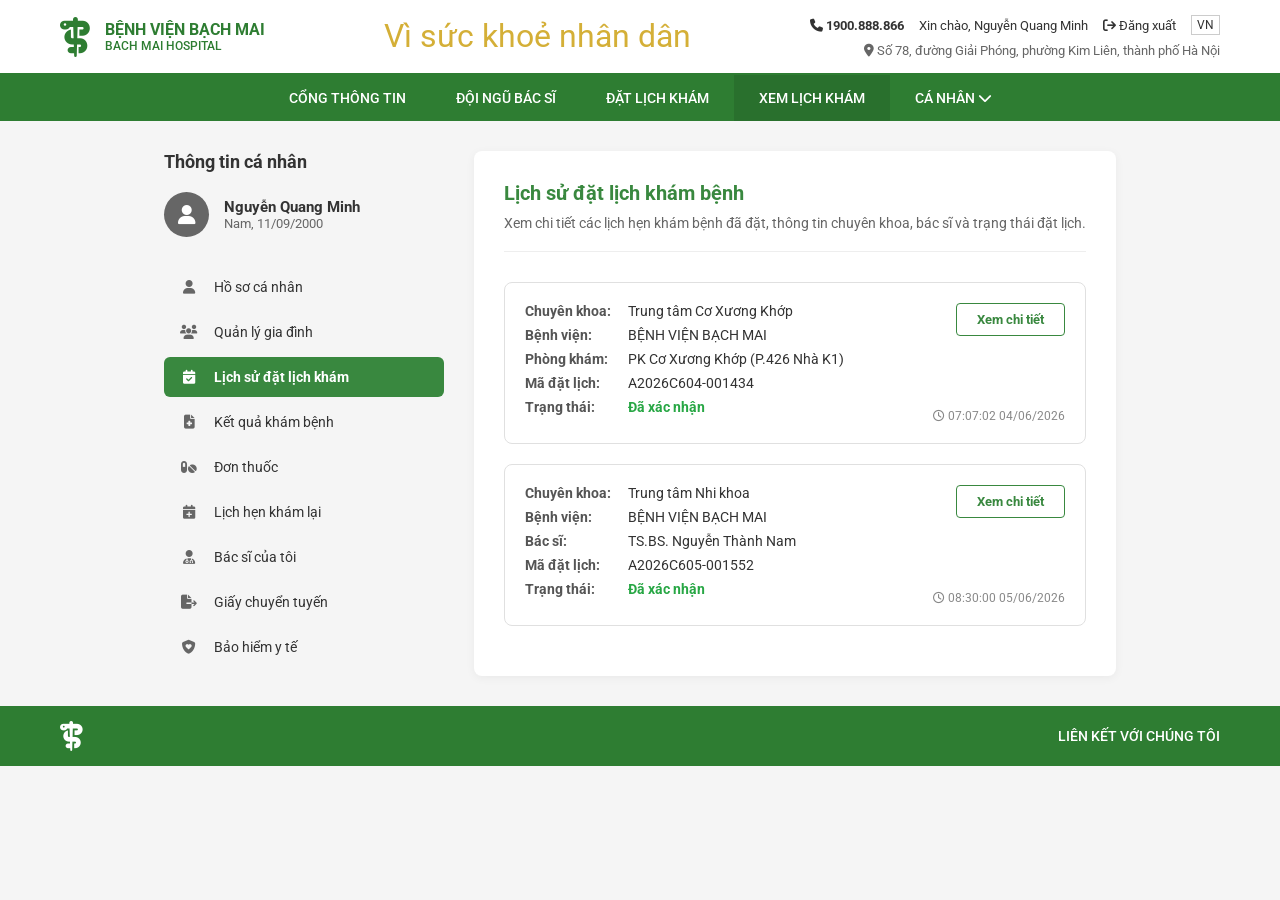
==== codebase/frontend/appointments.html @ 2972da3a "feat: design appointments history page" ====
<!DOCTYPE html>
<html lang="vi">
<head>
    <meta charset="UTF-8">
    <meta name="viewport" content="width=device-width, initial-scale=1.0">
    <title>Lịch sử đặt lịch khám - Bệnh viện Bạch Mai</title>
    <!-- Google Fonts -->
    <link href="https://fonts.googleapis.com/css2?family=Roboto:wght@400;500;700&display=swap" rel="stylesheet">
    <link href="https://fonts.googleapis.com/css2?family=Dancing+Script:wght@700&display=swap" rel="stylesheet">
    <!-- Font Awesome -->
    <link rel="stylesheet" href="https://cdnjs.cloudflare.com/ajax/libs/font-awesome/6.4.0/css/all.min.css">
    <!-- Custom CSS -->
    <link rel="stylesheet" href="css/styles.css">
</head>
<body style="background-color: #f5f5f5;">
    <!-- HEADER -->
    <header class="desktop-header" style="background-color: white;">
        <div class="header-container">
            <!-- Left: Logo -->
            <div class="header-logo">
                <i class="fa-solid fa-staff-snake logo-icon"></i>
                <div class="logo-text">
                    <h1>BỆNH VIỆN BẠCH MAI</h1>
                    <h2>BACH MAI HOSPITAL</h2>
                </div>
            </div>
            
            <!-- Middle: Slogan -->
            <div class="header-slogan">
                <span>Vì sức khoẻ nhân dân</span>
            </div>

            <!-- Right: Info -->
            <div class="header-info">
                <div class="info-top">
                    <span class="phone"><i class="fa-solid fa-phone"></i> 1900.888.866</span>
                    <span class="user-greeting">Xin chào, Nguyễn Quang Minh</span>
                    <a href="#" class="logout"><i class="fa-solid fa-arrow-right-from-bracket"></i> Đăng xuất</a>
                    <div class="lang-switch">VN</div>
                </div>
                <div class="info-bottom">
                    <i class="fa-solid fa-location-dot"></i> Số 78, đường Giải Phóng, phường Kim Liên, thành phố Hà Nội
                </div>
            </div>
        </div>
    </header>

    <!-- NAVIGATION MENU -->
    <nav class="main-nav">
        <div class="nav-container">
            <a href="#">CỔNG THÔNG TIN</a>
            <a href="#">ĐỘI NGŨ BÁC SĨ</a>
            <a href="index.html">ĐẶT LỊCH KHÁM</a>
            <a href="appointments.html" class="active">XEM LỊCH KHÁM</a>
            <a href="#">CÁ NHÂN <i class="fa-solid fa-chevron-down"></i></a>
        </div>
    </nav>

    <!-- MAIN CONTENT -->
    <main class="profile-main">
        <div class="profile-container">
            
            <!-- Sidebar -->
            <div class="profile-sidebar">
                <h3 class="sidebar-title">Thông tin cá nhân</h3>
                
                <div class="user-profile-card">
                    <div class="avatar"><i class="fa-solid fa-user"></i></div>
                    <div class="user-details">
                        <div class="user-name">Nguyễn Quang Minh</div>
                        <div class="user-meta">Nam, 11/09/2000</div>
                    </div>
                </div>

                <ul class="sidebar-menu">
                    <li><a href="#"><i class="fa-solid fa-user"></i> Hồ sơ cá nhân</a></li>
                    <li><a href="#"><i class="fa-solid fa-users"></i> Quản lý gia đình</a></li>
                    <li><a href="#" class="active"><i class="fa-solid fa-calendar-check"></i> Lịch sử đặt lịch khám</a></li>
                    <li><a href="#"><i class="fa-solid fa-file-medical"></i> Kết quả khám bệnh</a></li>
                    <li><a href="#"><i class="fa-solid fa-pills"></i> Đơn thuốc</a></li>
                    <li><a href="#"><i class="fa-solid fa-calendar-plus"></i> Lịch hẹn khám lại</a></li>
                    <li><a href="#"><i class="fa-solid fa-user-doctor"></i> Bác sĩ của tôi</a></li>
                    <li><a href="#"><i class="fa-solid fa-file-export"></i> Giấy chuyển tuyến</a></li>
                    <li><a href="#"><i class="fa-solid fa-shield-heart"></i> Bảo hiểm y tế</a></li>
                </ul>
            </div>

            <!-- Content Area -->
            <div class="profile-content">
                <div class="content-header">
                    <div class="header-text">
                        <h2>Lịch sử đặt lịch khám bệnh</h2>
                        <p>Xem chi tiết các lịch hẹn khám bệnh đã đặt, thông tin chuyên khoa, bác sĩ và trạng thái đặt lịch.</p>
                    </div>
                    <!-- Optional: banner image here -->
                </div>

                <!-- Appointment Card -->
                <div class="appointment-card">
                    <div class="app-info">
                        <div class="app-row"><strong>Chuyên khoa:</strong> <span>Trung tâm Cơ Xương Khớp</span></div>
                        <div class="app-row"><strong>Bệnh viện:</strong> <span>BỆNH VIỆN BẠCH MAI</span></div>
                        <div class="app-row"><strong>Phòng khám:</strong> <span>PK Cơ Xương Khớp (P.426 Nhà K1)</span></div>
                        <div class="app-row"><strong>Mã đặt lịch:</strong> <span>A2026C604-001434</span></div>
                        <div class="app-row"><strong>Trạng thái:</strong> <span class="status-confirmed">Đã xác nhận</span></div>
                    </div>
                    <div class="app-actions">
                        <button class="btn-detail">Xem chi tiết</button>
                        <div class="app-time"><i class="fa-regular fa-clock"></i> 07:07:02 04/06/2026</div>
                    </div>
                </div>

                <!-- Example of another card (Optional) -->
                <div class="appointment-card">
                    <div class="app-info">
                        <div class="app-row"><strong>Chuyên khoa:</strong> <span>Trung tâm Nhi khoa</span></div>
                        <div class="app-row"><strong>Bệnh viện:</strong> <span>BỆNH VIỆN BẠCH MAI</span></div>
                        <div class="app-row"><strong>Bác sĩ:</strong> <span>TS.BS. Nguyễn Thành Nam</span></div>
                        <div class="app-row"><strong>Mã đặt lịch:</strong> <span>A2026C605-001552</span></div>
                        <div class="app-row"><strong>Trạng thái:</strong> <span class="status-confirmed">Đã xác nhận</span></div>
                    </div>
                    <div class="app-actions">
                        <button class="btn-detail">Xem chi tiết</button>
                        <div class="app-time"><i class="fa-regular fa-clock"></i> 08:30:00 05/06/2026</div>
                    </div>
                </div>

            </div>

        </div>
    </main>

    <!-- FOOTER -->
    <footer class="desktop-footer">
        <div class="footer-container">
            <div class="footer-left">
                <i class="fa-solid fa-staff-snake footer-logo"></i>
            </div>
            <div class="footer-right">
                LIÊN KẾT VỚI CHÚNG TÔI
            </div>
        </div>
    </footer>
</body>
</html>
---- codebase/frontend/css/styles.css ----
:root {
    --primary-color: #2e7d32; /* Green from the screenshot */
    --primary-light: #e8f5e9;
    --text-dark: #333333;
    --text-grey: #666666;
    --border-color: #e0e0e0;
    --bg-light: #fcfcfc;
    --gold: #d4af37;
}

* {
    margin: 0;
    padding: 0;
    box-sizing: border-box;
    font-family: 'Roboto', sans-serif;
}

body {
    background-color: #ffffff;
    color: var(--text-dark);
    display: flex;
    flex-direction: column;
    min-height: 100vh;
}

/* HEADER */
.desktop-header {
    background: #ffffff;
    border-bottom: 2px solid var(--primary-color);
    padding: 15px 0;
}
.header-container {
    max-width: 1200px;
    margin: 0 auto;
    display: flex;
    justify-content: space-between;
    align-items: center;
    padding: 0 20px;
}
.header-logo {
    display: flex;
    align-items: center;
    gap: 15px;
}
.logo-icon {
    font-size: 40px;
    color: var(--primary-color);
}
.logo-text h1 {
    font-size: 16px;
    color: var(--primary-color);
    margin: 0;
}
.logo-text h2 {
    font-size: 12px;
    color: var(--primary-color);
    font-weight: 500;
    margin: 0;
}
.header-slogan {
    font-family: 'Dancing Script', cursive;
    font-size: 32px;
    color: var(--gold);
}
.header-info {
    font-size: 13px;
    display: flex;
    flex-direction: column;
    align-items: flex-end;
    gap: 8px;
}
.info-top {
    display: flex;
    align-items: center;
    gap: 15px;
}
.phone {
    font-weight: bold;
}
.logout {
    color: var(--text-dark);
    text-decoration: none;
}
.lang-switch {
    border: 1px solid #ccc;
    padding: 2px 5px;
    font-size: 12px;
}
.info-bottom {
    color: var(--text-grey);
}

/* NAVIGATION */
.main-nav {
    background-color: var(--primary-color);
}
.nav-container {
    max-width: 1200px;
    margin: 0 auto;
    display: flex;
    justify-content: center;
    padding: 0 20px;
}
.nav-container a {
    color: #ffffff;
    text-decoration: none;
    padding: 15px 25px;
    font-size: 14px;
    font-weight: 500;
    transition: background 0.2s;
}
.nav-container a:hover, .nav-container a.active {
    background-color: rgba(0,0,0,0.1);
}

/* MAIN CONTENT */
.main-content {
    flex: 1;
    background-color: var(--bg-light);
    padding: 40px 20px;
}
.content-container {
    max-width: 900px;
    margin: 0 auto;
}
.page-title {
    text-align: center;
    color: var(--primary-color);
    font-size: 28px;
    margin-bottom: 30px;
}

/* FORM */
.booking-form {
    background: transparent;
    padding: 10px 0;
}
.form-row.user-select-row {
    border: 1px solid var(--border-color);
    border-radius: 8px;
    display: flex;
    align-items: center;
    margin-bottom: 25px;
    overflow: hidden;
    background: #ffffff;
}
.row-label {
    background: var(--bg-light);
    padding: 15px 20px;
    font-weight: 500;
    font-size: 14px;
    color: var(--primary-color);
    border-right: 1px solid var(--border-color);
    display: flex;
    align-items: center;
    gap: 10px;
    width: 250px;
}
.row-input {
    flex: 1;
    padding: 0 20px;
}
.custom-select {
    position: relative;
}
.custom-select .input-icon {
    position: absolute;
    left: 10px;
    top: 50%;
    transform: translateY(-50%);
    color: var(--primary-color);
}
.custom-select select {
    width: 100%;
    padding: 10px 10px 10px 35px;
    border: none;
    background: transparent;
    font-size: 14px;
    font-weight: 500;
    appearance: none;
    background: url('data:image/svg+xml;utf8,<svg fill="black" height="24" viewBox="0 0 24 24" width="24" xmlns="http://www.w3.org/2000/svg"><path d="M7 10l5 5 5-5z"/><path d="M0 0h24v24H0z" fill="none"/></svg>') no-repeat right center;
    outline: none;
}

.form-group {
    margin-bottom: 25px;
}
.form-group label {
    display: block;
    font-weight: 600;
    margin-bottom: 10px;
    font-size: 14px;
}
.form-group select {
    width: 100%;
    padding: 12px 15px;
    border: 1px solid var(--border-color);
    border-radius: 6px;
    font-size: 14px;
    appearance: none;
    color: var(--text-grey);
    background: #ffffff url('data:image/svg+xml;utf8,<svg fill="gray" height="24" viewBox="0 0 24 24" width="24" xmlns="http://www.w3.org/2000/svg"><path d="M7 10l5 5 5-5z"/><path d="M0 0h24v24H0z" fill="none"/></svg>') no-repeat right 10px center;
    outline: none;
}

.date-list {
    display: flex;
    gap: 15px;
}
.date-btn {
    background: #ffffff;
    border: 1px solid var(--primary-color);
    border-radius: 6px;
    width: 75px;
    height: 65px;
    display: flex;
    flex-direction: column;
    justify-content: center;
    align-items: center;
    cursor: pointer;
    color: var(--primary-color);
    transition: all 0.2s;
}
.date-btn:hover {
    background: var(--primary-light);
}
.date-btn.active {
    background: var(--primary-color);
    color: #ffffff;
}
.date-day {
    font-weight: bold;
    font-size: 16px;
}
.date-dow {
    font-size: 12px;
    margin-top: 2px;
}

.info-message {
    text-align: center;
    margin: 50px 0 20px 0;
    color: var(--text-grey);
}
.info-message i {
    font-size: 36px;
    color: #9e9e9e;
    margin-bottom: 15px;
}
.info-message p {
    font-size: 15px;
}

.action-row {
    text-align: center;
    margin-bottom: 40px;
}
#btn-continue {
    padding: 12px 40px;
    border: none;
    border-radius: 20px;
    font-size: 16px;
    font-weight: 500;
    color: #ffffff;
    transition: background 0.3s;
}
.btn-disabled {
    background-color: #b0bec5;
    cursor: not-allowed;
}
.btn-active {
    background-color: var(--primary-color);
    cursor: pointer;
}
.btn-active:hover {
    background-color: #1b5e20;
}

/* FOOTER */
.desktop-footer {
    background-color: var(--primary-color);
    color: #ffffff;
    padding: 15px 0;
}
.footer-container {
    max-width: 1200px;
    margin: 0 auto;
    display: flex;
    justify-content: space-between;
    align-items: center;
    padding: 0 20px;
}
.footer-logo {
    font-size: 30px;
}
.footer-right {
    font-size: 14px;
    font-weight: 500;
}

/* Custom Dropdown */
.custom-dropdown {
    position: relative;
    width: 100%;
}
.dropdown-header {
    width: 100%;
    padding: 12px 15px;
    border: 1px solid var(--border-color);
    border-radius: 6px;
    font-size: 14px;
    background: #f8f9fa;
    color: var(--text-dark);
    display: flex;
    justify-content: space-between;
    align-items: center;
    cursor: pointer;
}
.dropdown-body {
    position: absolute;
    top: 100%;
    left: 0;
    right: 0;
    background: #ffffff;
    border: 1px solid var(--border-color);
    border-top: none;
    border-radius: 0 0 6px 6px;
    box-shadow: 0 4px 6px rgba(0,0,0,0.1);
    z-index: 100;
    display: none;
}
.custom-dropdown.open .dropdown-body {
    display: block;
}
.dropdown-search {
    padding: 10px;
    border-bottom: 1px solid var(--border-color);
}
.dropdown-search input {
    width: 100%;
    padding: 10px;
    border: 1px solid var(--text-dark);
    border-radius: 4px;
    font-size: 14px;
    outline: none;
}
.dropdown-list {
    max-height: 250px;
    overflow-y: auto;
}
.dropdown-item {
    padding: 12px 15px;
    border-bottom: 1px solid var(--border-color);
    cursor: pointer;
    transition: background 0.2s;
}
.dropdown-item:hover {
    background: #f5f5f5;
}
.dropdown-item:last-child {
    border-bottom: none;
}
.item-title {
    font-weight: bold;
    font-size: 14px;
    color: var(--text-dark);
    margin-bottom: 5px;
}
.item-desc {
    font-size: 13px;
    color: var(--text-grey);
    line-height: 1.4;
}
.item-desc .highlight {
    color: #fbc02d;
    font-weight: bold;
}

/* Doctors List */
.doctors-container {
    margin-top: 30px;
    margin-bottom: 20px;
}
.section-subtitle {
    color: var(--primary-color);
    font-size: 16px;
    margin-bottom: 15px;
    text-transform: uppercase;
    border-bottom: 1px solid var(--primary-color);
    padding-bottom: 5px;
    display: inline-block;
}
.doctor-card {
    border: 1px solid var(--border-color);
    border-radius: 8px;
    padding: 15px;
    margin-bottom: 15px;
    background: #fff;
}
.doctor-name {
    font-size: 16px;
    font-weight: bold;
    color: var(--primary-color);
    margin-bottom: 5px;
}
.doctor-role {
    font-size: 14px;
    color: var(--text-grey);
}
.doctor-schedule {
    margin-top: 15px;
}
.schedule-day {
    font-size: 14px;
    font-weight: 500;
    margin-bottom: 5px;
}
.slot-btn {
    padding: 8px 12px;
    border: 1px solid var(--primary-color);
    border-radius: 4px;
    background: #fff;
    color: var(--primary-color);
    font-size: 13px;
    cursor: pointer;
    margin-right: 5px;
    margin-bottom: 5px;
    transition: all 0.2s;
}
.slot-btn:hover {
    background: var(--primary-color);
    color: #fff;
}

/* AI Chatbot Widget */
.chatbot-widget {
    position: fixed;
    bottom: 30px;
    right: 30px;
    z-index: 1000;
    display: flex;
    flex-direction: column;
    align-items: flex-end;
}

.chatbot-bubble {
    width: 60px;
    height: 60px;
    border-radius: 50%;
    background-color: var(--primary-color);
    color: white;
    border: none;
    box-shadow: 0 4px 12px rgba(0,0,0,0.2);
    font-size: 24px;
    cursor: pointer;
    position: relative;
    transition: transform 0.2s, background-color 0.2s;
    display: flex;
    justify-content: center;
    align-items: center;
}

.chatbot-bubble:hover {
    transform: scale(1.05);
    background-color: #1b5e20;
}

.bubble-notification {
    position: absolute;
    top: 0;
    right: 0;
    background-color: #e53935;
    color: white;
    font-size: 12px;
    font-weight: bold;
    width: 20px;
    height: 20px;
    border-radius: 50%;
    display: flex;
    justify-content: center;
    align-items: center;
}

.chatbot-window {
    width: 350px;
    height: 450px;
    background-color: white;
    border-radius: 12px;
    box-shadow: 0 5px 20px rgba(0,0,0,0.15);
    display: none; /* Hidden by default */
    flex-direction: column;
    margin-bottom: 15px;
    overflow: hidden;
    border: 1px solid var(--border-color);
}

.chatbot-window.open {
    display: flex;
}

.chat-header {
    background-color: var(--primary-color);
    color: white;
    padding: 15px;
    display: flex;
    justify-content: space-between;
    align-items: center;
}

.chat-title {
    font-weight: bold;
    font-size: 15px;
    display: flex;
    align-items: center;
    gap: 8px;
}

.close-chat-btn {
    background: transparent;
    border: none;
    color: white;
    font-size: 18px;
    cursor: pointer;
}

.chat-messages {
    flex: 1;
    padding: 15px;
    overflow-y: auto;
    background-color: #f5f5f5;
    display: flex;
    flex-direction: column;
    gap: 15px;
}

.message {
    display: flex;
    max-width: 85%;
}

    .user-message {
        justify-content: flex-end;
    }
    .user-message .msg-bubble {
        background-color: var(--primary-color);
        color: #ffffff;
    }
    .ai-message .msg-bubble {
        background-color: #ffffff;
        color: var(--text-dark);
    }

.msg-avatar {
    width: 30px;
    height: 30px;
    border-radius: 50%;
    background-color: var(--primary-color);
    color: white;
    display: flex;
    justify-content: center;
    align-items: center;
    font-size: 14px;
    margin: 0 10px;
    flex-shrink: 0;
}

.user-message .msg-avatar {
    background-color: #757575;
}

.msg-bubble {
    padding: 10px 15px;
    border-radius: 15px;
    font-size: 14px;
    line-height: 1.4;
    box-shadow: 0 1px 2px rgba(0,0,0,0.1);
}

.ai-message .msg-bubble {
    background-color: white;
    color: var(--text-dark);
    border-top-left-radius: 0;
}

.user-message .msg-bubble {
    background-color: var(--primary-light);
    color: var(--text-dark);
    border-top-right-radius: 0;
}

.chat-input-area {
    padding: 10px;
    background-color: white;
    border-top: 1px solid var(--border-color);
    display: flex;
    gap: 10px;
}

.chat-input-area input {
    flex: 1;
    padding: 10px 15px;
    border: 1px solid var(--border-color);
    border-radius: 20px;
    outline: none;
    font-size: 14px;
}

.chat-input-area input:focus {
    border-color: var(--primary-color);
}

.send-chat-btn {
    background-color: var(--primary-color);
    color: white;
    border: none;
    width: 40px;
    height: 40px;
    border-radius: 50%;
    cursor: pointer;
    display: flex;
    justify-content: center;
    align-items: center;
    transition: background 0.2s;
}

.send-chat-btn:hover {
    background-color: #1b5e20;
}

.typing-indicator {
    display: flex;
    gap: 4px;
    padding: 5px 0;
}
.typing-dot {
    width: 6px;
    height: 6px;
    background-color: #999;
    border-radius: 50%;
    animation: typing 1.4s infinite ease-in-out both;
}
.typing-dot:nth-child(1) { animation-delay: -0.32s; }
.typing-dot:nth-child(2) { animation-delay: -0.16s; }
@keyframes typing {
    0%, 80%, 100% { transform: scale(0); }
    40% { transform: scale(1); }
}

/* Profile Page Layout */
.profile-main {
    padding: 30px 20px;
    max-width: 1200px;
    margin: 0 auto;
}

.profile-container {
    display: flex;
    gap: 30px;
}

/* Sidebar */
.profile-sidebar {
    width: 280px;
    background: transparent;
}

.sidebar-title {
    font-size: 18px;
    font-weight: bold;
    margin-bottom: 20px;
    color: #333;
}

.user-profile-card {
    display: flex;
    align-items: center;
    gap: 15px;
    margin-bottom: 30px;
}

.user-profile-card .avatar {
    width: 45px;
    height: 45px;
    background: #666;
    color: white;
    border-radius: 50%;
    display: flex;
    align-items: center;
    justify-content: center;
    font-size: 20px;
}

.user-profile-card .user-name {
    font-weight: bold;
    font-size: 15px;
    color: #333;
}

.user-profile-card .user-meta {
    font-size: 13px;
    color: #666;
}

.sidebar-menu {
    list-style: none;
    padding: 0;
    margin: 0;
}

.sidebar-menu li {
    margin-bottom: 5px;
}

.sidebar-menu a {
    display: flex;
    align-items: center;
    gap: 15px;
    padding: 12px 15px;
    text-decoration: none;
    color: #333;
    border-radius: 6px;
    font-size: 14px;
    transition: background 0.3s;
}

.sidebar-menu a i {
    width: 20px;
    text-align: center;
    color: #666;
}

.sidebar-menu a:hover {
    background: #e9ecef;
}

.sidebar-menu a.active {
    background: #39883f;
    color: white;
    font-weight: bold;
}

.sidebar-menu a.active i {
    color: white;
}

/* Profile Content */
.profile-content {
    flex: 1;
    background: white;
    padding: 30px;
    border-radius: 8px;
    box-shadow: 0 2px 10px rgba(0,0,0,0.05);
}

.content-header {
    margin-bottom: 30px;
    border-bottom: 1px solid #eee;
    padding-bottom: 20px;
}

.content-header h2 {
    color: #39883f;
    font-size: 20px;
    margin-bottom: 10px;
}

.content-header p {
    color: #666;
    font-size: 14px;
}

/* Appointment Card */
.appointment-card {
    border: 1px solid #e0e0e0;
    border-radius: 8px;
    padding: 20px;
    margin-bottom: 20px;
    display: flex;
    justify-content: space-between;
}

.app-info {
    flex: 1;
}

.app-row {
    margin-bottom: 8px;
    font-size: 14px;
}

.app-row strong {
    color: #555;
    display: inline-block;
    width: 100px;
}

.app-row span {
    color: #333;
}

.status-confirmed {
    color: #28a745 !important;
    font-weight: bold;
}

.app-actions {
    display: flex;
    flex-direction: column;
    justify-content: space-between;
    align-items: flex-end;
}

.btn-detail {
    background: white;
    border: 1px solid #39883f;
    color: #39883f;
    padding: 8px 20px;
    border-radius: 4px;
    cursor: pointer;
    font-weight: bold;
    transition: all 0.3s;
}

.btn-detail:hover {
    background: #39883f;
    color: white;
}

.app-time {
    font-size: 12px;
    color: #888;
}
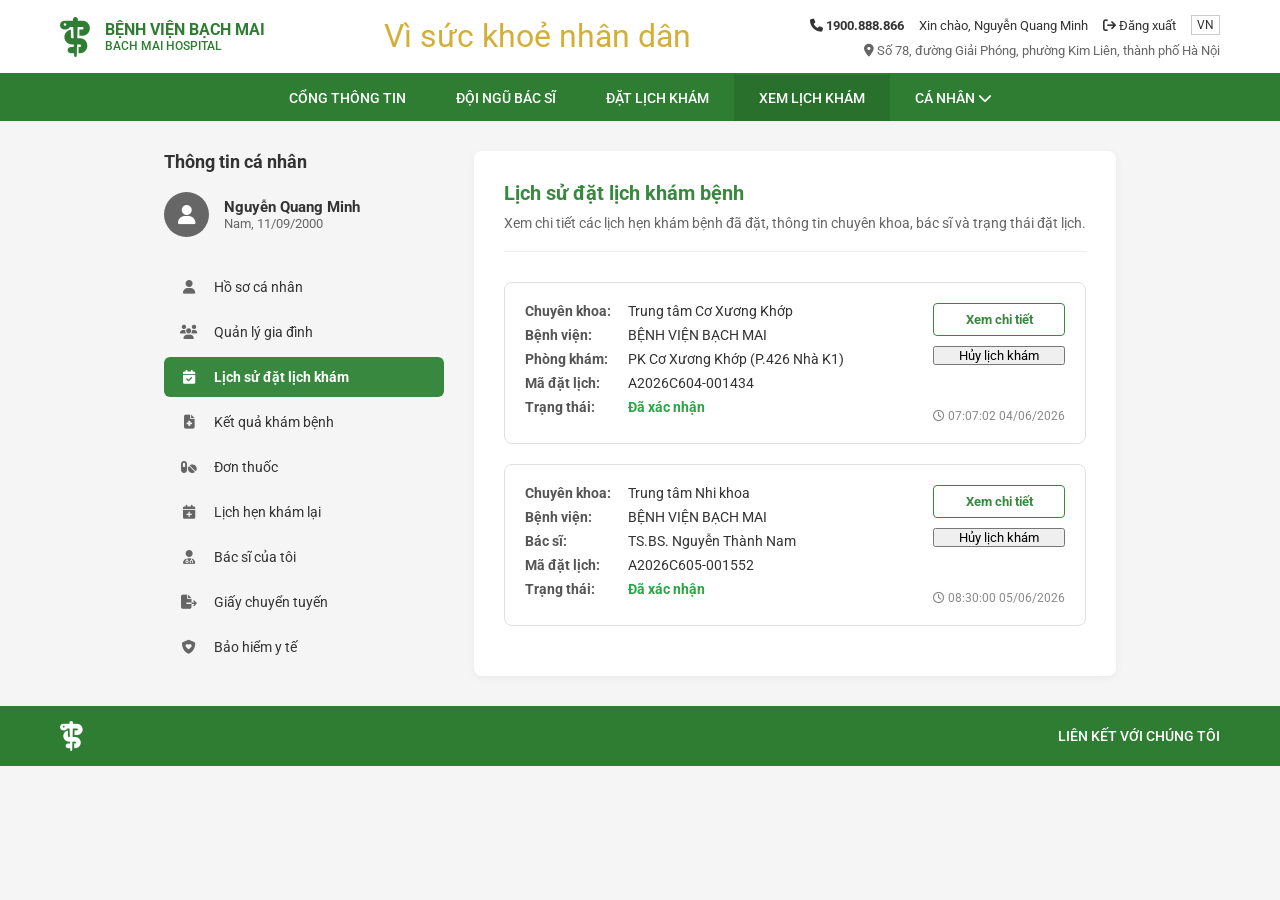
==== commit c9cdce59: "feat: add cancel appointment button to history cards" ====
--- a/codebase/frontend/appointments.html
+++ b/codebase/frontend/appointments.html
@@ -105,8 +105,11 @@
                         <div class="app-row"><strong>Trạng thái:</strong> <span class="status-confirmed">Đã xác nhận</span></div>
                     </div>
                     <div class="app-actions">
-                        <button class="btn-detail">Xem chi tiết</button>
-                        <div class="app-time"><i class="fa-regular fa-clock"></i> 07:07:02 04/06/2026</div>
+                        <div style="display: flex; flex-direction: column; gap: 10px; align-items: flex-end; width: 100%;">
+                            <button class="btn-detail" style="width: 100%;">Xem chi tiết</button>
+                            <button class="btn-cancel" style="width: 100%;">Hủy lịch khám</button>
+                        </div>
+                        <div class="app-time" style="margin-top: 15px;"><i class="fa-regular fa-clock"></i> 07:07:02 04/06/2026</div>
                     </div>
                 </div>
 
@@ -120,8 +123,11 @@
                         <div class="app-row"><strong>Trạng thái:</strong> <span class="status-confirmed">Đã xác nhận</span></div>
                     </div>
                     <div class="app-actions">
-                        <button class="btn-detail">Xem chi tiết</button>
-                        <div class="app-time"><i class="fa-regular fa-clock"></i> 08:30:00 05/06/2026</div>
+                        <div style="display: flex; flex-direction: column; gap: 10px; align-items: flex-end; width: 100%;">
+                            <button class="btn-detail" style="width: 100%;">Xem chi tiết</button>
+                            <button class="btn-cancel" style="width: 100%;">Hủy lịch khám</button>
+                        </div>
+                        <div class="app-time" style="margin-top: 15px;"><i class="fa-regular fa-clock"></i> 08:30:00 05/06/2026</div>
                     </div>
                 </div>
 
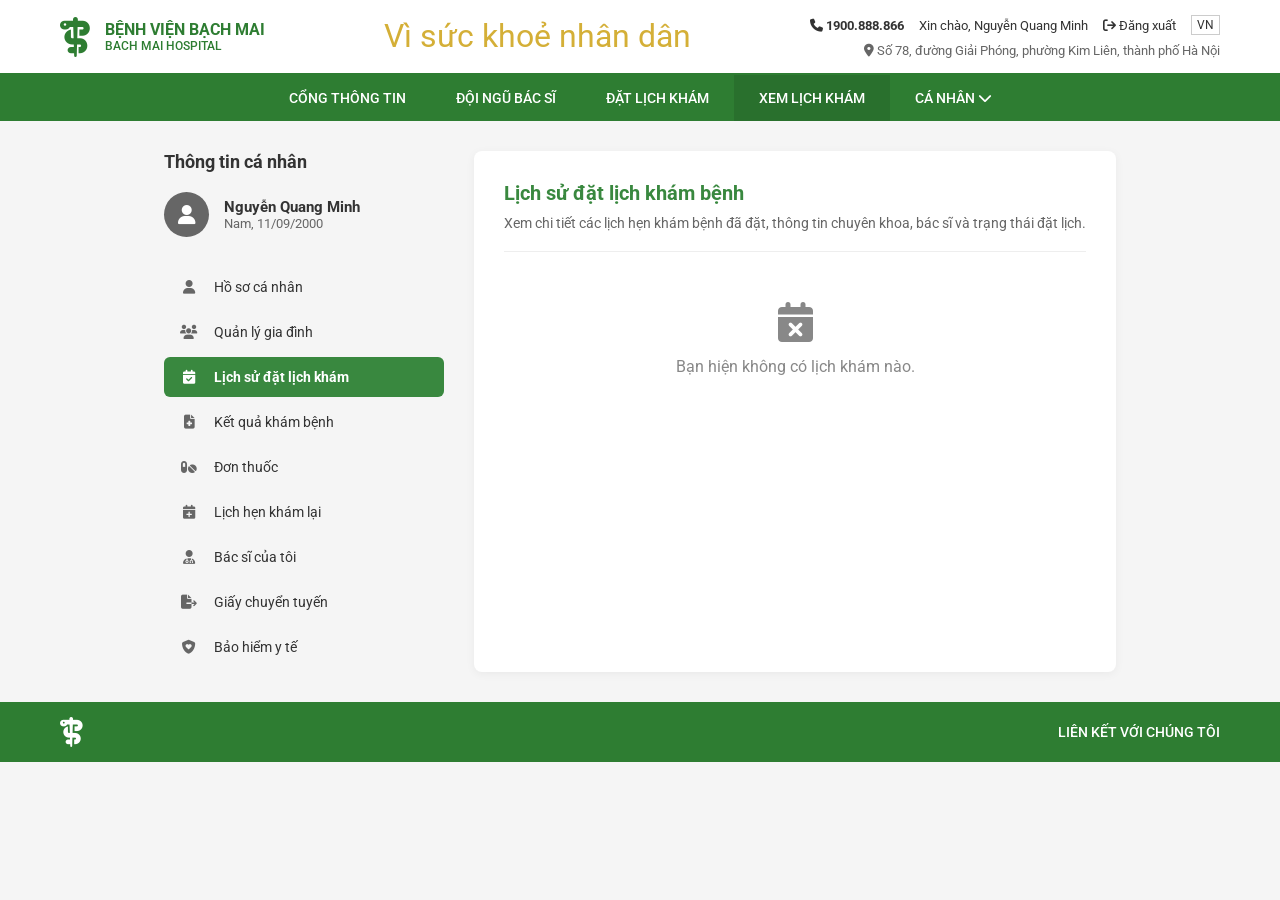
==== commit 5dbb8e13: "feat: store booked appointments in localStorage and render them dynamically" ====
--- a/codebase/frontend/appointments.html
+++ b/codebase/frontend/appointments.html
@@ -95,57 +95,120 @@
                     <!-- Optional: banner image here -->
                 </div>
 
-                <!-- Appointment Card -->
-                <div class="appointment-card">
+                <!-- Container for dynamic appointment cards -->
+                <div id="appointments-container">
+                    <!-- Cards will be generated by JS -->
+                </div>
+
+            </div>
+
+        </div>
+    </main>
+
+    <!-- FOOTER -->
+    <footer class="desktop-footer">
+        <div class="footer-container">
+            <div class="footer-left">
+                <i class="fa-solid fa-staff-snake footer-logo"></i>
+            </div>
+            <div class="footer-right">
+                LIÊN KẾT VỚI CHÚNG TÔI
+            </div>
+        </div>
+    </footer>
+
+    <script>
+        document.addEventListener('DOMContentLoaded', () => {
+            const container = document.getElementById('appointments-container');
+            const profileContent = document.querySelector('.profile-content');
+            
+            // Generate HTML for a card
+            function generateCardHTML(appt) {
+                return `
+                <div class="appointment-card" data-id="${appt.id}">
                     <div class="app-info">
-                        <div class="app-row"><strong>Chuyên khoa:</strong> <span>Trung tâm Cơ Xương Khớp</span></div>
+                        <div class="app-row"><strong>Chuyên khoa:</strong> <span>${appt.department}</span></div>
                         <div class="app-row"><strong>Bệnh viện:</strong> <span>BỆNH VIỆN BẠCH MAI</span></div>
-                        <div class="app-row"><strong>Phòng khám:</strong> <span>PK Cơ Xương Khớp (P.426 Nhà K1)</span></div>
-                        <div class="app-row"><strong>Mã đặt lịch:</strong> <span>A2026C604-001434</span></div>
-                        <div class="app-row"><strong>Trạng thái:</strong> <span class="status-confirmed">Đã xác nhận</span></div>
+                        <div class="app-row"><strong>Bác sĩ:</strong> <span>${appt.doctor_name}</span></div>
+                        <div class="app-row"><strong>Mã đặt lịch:</strong> <span>${appt.id}</span></div>
+                        <div class="app-row"><strong>Trạng thái:</strong> <span class="status-confirmed">${appt.status}</span></div>
                     </div>
                     <div class="app-actions">
                         <div style="display: flex; flex-direction: column; gap: 10px; align-items: flex-end; width: 100%;">
                             <button class="btn-detail" style="width: 100%;">Xem chi tiết</button>
                             <button class="btn-cancel" style="width: 100%;">Hủy lịch khám</button>
                         </div>
-                        <div class="app-time" style="margin-top: 15px;"><i class="fa-regular fa-clock"></i> 07:07:02 04/06/2026</div>
-                    </div>
-                </div>
-
-                <!-- Example of another card (Optional) -->
-                <div class="appointment-card">
-                    <div class="app-info">
-                        <div class="app-row"><strong>Chuyên khoa:</strong> <span>Trung tâm Nhi khoa</span></div>
-                        <div class="app-row"><strong>Bệnh viện:</strong> <span>BỆNH VIỆN BẠCH MAI</span></div>
-                        <div class="app-row"><strong>Bác sĩ:</strong> <span>TS.BS. Nguyễn Thành Nam</span></div>
-                        <div class="app-row"><strong>Mã đặt lịch:</strong> <span>A2026C605-001552</span></div>
-                        <div class="app-row"><strong>Trạng thái:</strong> <span class="status-confirmed">Đã xác nhận</span></div>
-                    </div>
-                    <div class="app-actions">
-                        <div style="display: flex; flex-direction: column; gap: 10px; align-items: flex-end; width: 100%;">
-                            <button class="btn-detail" style="width: 100%;">Xem chi tiết</button>
-                            <button class="btn-cancel" style="width: 100%;">Hủy lịch khám</button>
-                        </div>
-                        <div class="app-time" style="margin-top: 15px;"><i class="fa-regular fa-clock"></i> 08:30:00 05/06/2026</div>
-                    </div>
-                </div>
-
-            </div>
-
-        </div>
-    </main>
-
-    <!-- FOOTER -->
-    <footer class="desktop-footer">
-        <div class="footer-container">
-            <div class="footer-left">
-                <i class="fa-solid fa-staff-snake footer-logo"></i>
-            </div>
-            <div class="footer-right">
-                LIÊN KẾT VỚI CHÚNG TÔI
-            </div>
-        </div>
-    </footer>
+                        <div class="app-time" style="margin-top: 15px;"><i class="fa-regular fa-clock"></i> Khám lúc: ${appt.slot} ngày ${appt.date}</div>
+                    </div>
+                </div>`;
+            }
+
+            // Load from localStorage
+            function loadAppointments() {
+                const appointments = JSON.parse(localStorage.getItem('myAppointments') || '[]');
+                
+                if (appointments.length === 0) {
+                    showEmptyMessage();
+                    return;
+                }
+
+                let html = '';
+                // Render in reverse to show newest first
+                for (let i = appointments.length - 1; i >= 0; i--) {
+                    html += generateCardHTML(appointments[i]);
+                }
+                container.innerHTML = html;
+                attachCancelEvents();
+            }
+
+            function showEmptyMessage() {
+                container.innerHTML = '';
+                const existingEmpty = document.getElementById('empty-msg');
+                if (!existingEmpty) {
+                    const emptyMsg = document.createElement('div');
+                    emptyMsg.id = 'empty-msg';
+                    emptyMsg.innerHTML = '<div style="text-align: center; margin-top: 50px; color: #888;"><i class="fa-solid fa-calendar-xmark" style="font-size: 40px; margin-bottom: 15px;"></i><p>Bạn hiện không có lịch khám nào.</p></div>';
+                    profileContent.appendChild(emptyMsg);
+                }
+            }
+
+            function attachCancelEvents() {
+                const cancelButtons = document.querySelectorAll('.btn-cancel');
+                cancelButtons.forEach(btn => {
+                    btn.addEventListener('click', function() {
+                        if (confirm('Bạn có chắc chắn muốn hủy lịch khám này không? Thao tác này không thể hoàn tác.')) {
+                            const card = this.closest('.appointment-card');
+                            if (card) {
+                                const idToRemove = card.getAttribute('data-id');
+                                
+                                // Remove from DOM with animation
+                                card.style.transition = 'opacity 0.4s ease, transform 0.4s ease';
+                                card.style.opacity = '0';
+                                card.style.transform = 'translateY(10px)';
+                                
+                                setTimeout(() => {
+                                    card.remove();
+                                    
+                                    // Remove from localStorage
+                                    let appointments = JSON.parse(localStorage.getItem('myAppointments') || '[]');
+                                    appointments = appointments.filter(a => a.id !== idToRemove);
+                                    localStorage.setItem('myAppointments', JSON.stringify(appointments));
+                                    
+                                    alert('Đã hủy lịch khám thành công!');
+                                    
+                                    if (appointments.length === 0) {
+                                        showEmptyMessage();
+                                    }
+                                }, 400);
+                            }
+                        }
+                    });
+                });
+            }
+
+            // Initialize
+            loadAppointments();
+        });
+    </script>
 </body>
 </html>
